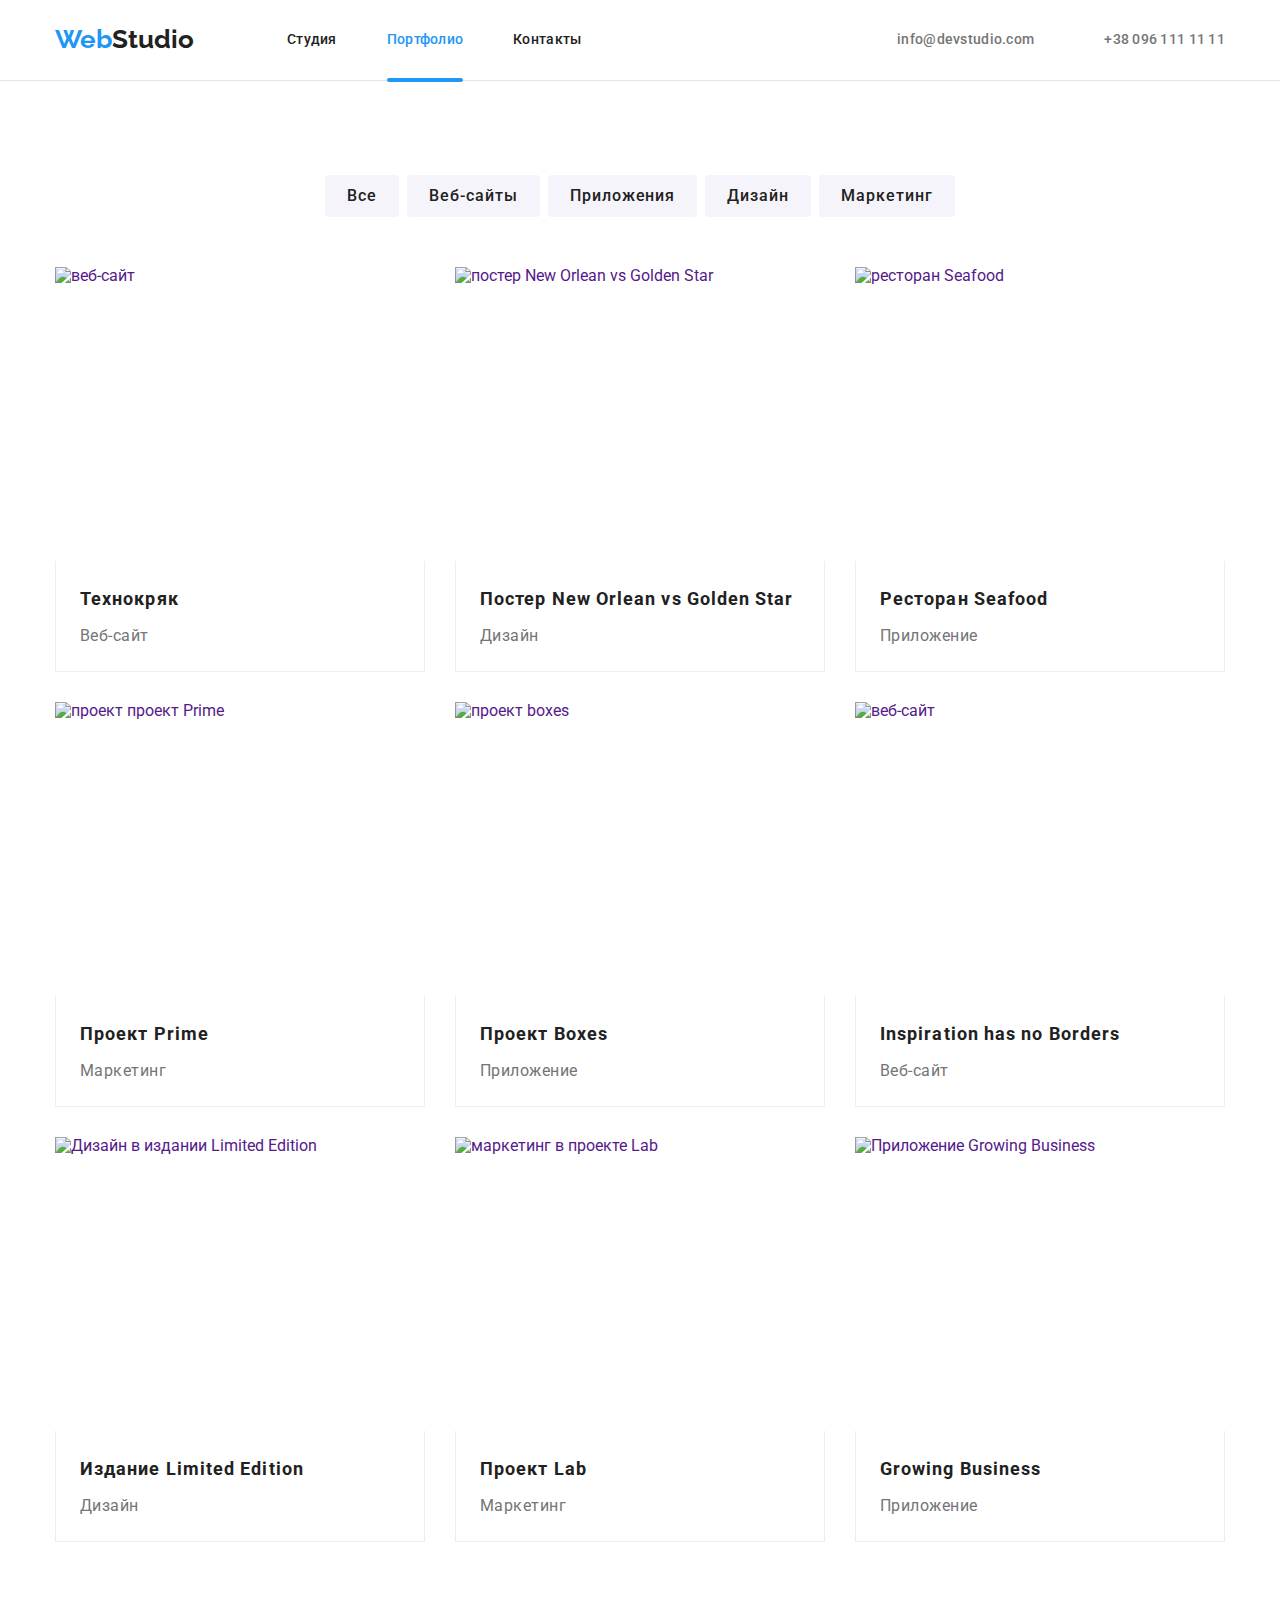
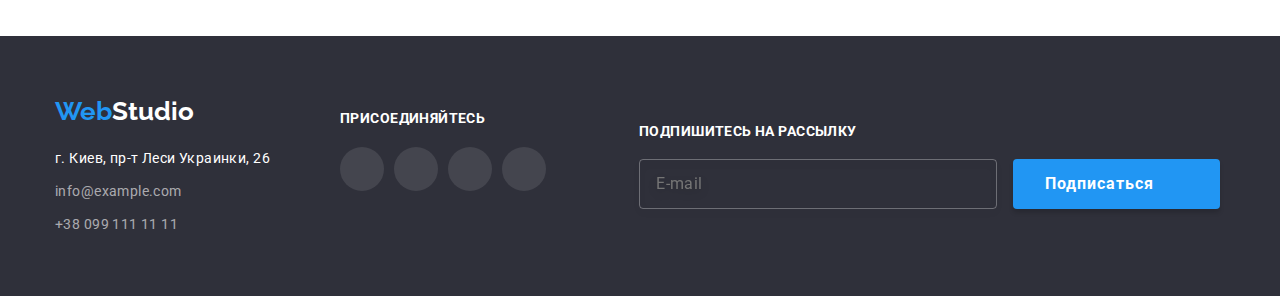
==== portfolio.html @ 9f27f042 "Add files via upload" ====
<!DOCTYPE html>
<html lang="ru">
  <head>
    <meta charset="UTF-8" />
    <meta http-equiv="X-UA-Compatible" content="IE=edge" />
    <meta name="viewport" content="width=device-width, initial-scale=1.0" />
    <title>Portfolio</title>
    <link
      rel="stylesheet"
      href="https://cdnjs.cloudflare.com/ajax/libs/modern-normalize/1.1.0/modern-normalize.min.css"
    />
    <link rel="stylesheet" href="./css/main.min.css" />
    <link
      href="https://fonts.googleapis.com/css2?family=Raleway:wght@700&family=Roboto:wght@400;500;700;900&display=swap"
      rel="stylesheet"
    />
  </head>
  <body>
    <header class="header">
      <div class="container">
        <nav class="header-line">
          <a href="./index.html" class="logo-color"
            >Web<span class="header-logo">Studio</span></a
          >

          <ul class="site-nav list">
            <li class="site-nav__item">
              <a class="site-nav__link" href="./index.html">Студия</a>
            </li>
            <li class="site-nav__item">
              <a class="site-nav__link current" href="">Портфолио</a>
            </li>
            <li class="site-nav__item">
              <a class="site-nav__link" href="">Контакты</a>
            </li>
          </ul>
        </nav>

        <ul class="contacts list">
          <li class="contacts__item">
            <a href="mailto:info@devstudio.com" class="contacts__link"
              ><svg class="contacts__icon" width="16" height="12">
                <use href="./images/icons.svg#icon-envelope"></use></svg
              >info@devstudio.com</a
            >
          </li>
          <li class="contacts__item">
            <a href="tel:+380961111111" class="contacts__link"
              ><svg class="contacts__icon" width="10" height="16">
                <use href="./images/icons.svg#icon-Vector"></use>
              </svg>
              +38 096 111 11 11</a
            >
          </li>
        </ul>
      </div>
    </header>

    <main>
      <section class="main-container">
        <div class="container">
          <ul class="buttons__list list">
            <li class="btn">
              <button type="button" class="btn__portfolio">Все</button>
            </li>
            <li class="btn">
              <button type="button" class="btn__portfolio">Веб-сайты</button>
            </li>
            <li class="btn">
              <button type="button" class="btn__portfolio">Приложения</button>
            </li>
            <li class="btn">
              <button type="button" class="btn__portfolio">Дизайн</button>
            </li>
            <li class="btn">
              <button type="button" class="btn__portfolio">Маркетинг</button>
            </li>
          </ul>
          <ul class="projects list">
            <li class="projects__item">
              <a href="" class="projects__link">
                <div class="projects__wrapper">
                  <img
                    src="./images/технокряк.jpg"
                    alt="веб-сайт"
                    width="370"
                    height="294"
                  />
                  <p class="card__description">
                    Технокряк это современная площадка распространения
                    коронавируса. Компании используют эту платформу для
                    цифрового шпионажа и атак на защищённые сервера конкурентов.
                  </p>
                </div>
                <div class="card-set">
                  <h3 class="card-set__item">Технокряк</h3>
                  <p class="card-set__text">Веб-сайт</p>
                </div>
              </a>
            </li>
            <li class="projects__item">
              <a href="" class="projects__link">
                <div class="projects__wrapper">
                  <img
                    src="./images/постер.jpg"
                    alt="постер New Orlean vs Golden Star"
                    width="370"
                    height="294"
                  />
                  <p class="card__description">
                    Технокряк это современная площадка распространения
                    коронавируса. Компании используют эту платформу для
                    цифрового шпионажа и атак на защищённые сервера конкурентов.
                  </p>
                </div>
                <div class="card-set">
                  <h3 class="card-set__item">
                    Постер New Orlean vs Golden Star
                  </h3>
                  <p class="card-set__text">Дизайн</p>
                </div>
              </a>
            </li>
            <li class="projects__item">
              <a href="" class="projects__link">
                <div class="projects__wrapper">
                  <img
                    src="./images/ресторан.jpg"
                    alt="ресторан Seafood"
                    width="370"
                    height="294"
                  />
                  <p class="card__description">
                    Технокряк это современная площадка распространения
                    коронавируса. Компании используют эту платформу для
                    цифрового шпионажа и атак на защищённые сервера конкурентов.
                  </p>
                </div>
                <div class="card-set">
                  <h3 class="card-set__item">Ресторан Seafood</h3>
                  <p class="card-set__text">Приложение</p>
                </div>
              </a>
            </li>
            <li class="projects__item">
              <a href="" class="projects__link">
                <div class="projects__wrapper">
                  <img
                    src="./images/проект_prime.jpg"
                    alt="проект проект Prime"
                    width="370"
                    height="294"
                  />
                  <p class="card__description">
                    Технокряк это современная площадка распространения
                    коронавируса. Компании используют эту платформу для
                    цифрового шпионажа и атак на защищённые сервера конкурентов.
                  </p>
                </div>
                <div class="card-set">
                  <h3 class="card-set__item">Проект Prime</h3>
                  <p class="card-set__text">Маркетинг</p>
                </div>
              </a>
            </li>
            <li class="projects__item">
              <a href="" class="projects__link">
                <div class="projects__wrapper">
                  <img
                    src="./images/проект_boxes.jpg"
                    alt="проект boxes"
                    width="370"
                    height="294"
                  />
                  <p class="card__description">
                    Технокряк это современная площадка распространения
                    коронавируса. Компании используют эту платформу для
                    цифрового шпионажа и атак на защищённые сервера конкурентов.
                  </p>
                </div>
                <div class="card-set">
                  <h3 class="card-set__item">Проект Boxes</h3>
                  <p class="card-set__text">Приложение</p>
                </div>
              </a>
            </li>
            <li class="projects__item">
              <a href="" class="projects__link">
                <div class="projects__wrapper">
                  <img
                    src="./images/inspiration.jpg"
                    alt="веб-сайт"
                    width="370"
                    height="294"
                  />
                  <p class="card__description">
                    Технокряк это современная площадка распространения
                    коронавируса. Компании используют эту платформу для
                    цифрового шпионажа и атак на защищённые сервера конкурентов.
                  </p>
                </div>
              </a>
              <div class="card-set">
                <h3 class="card-set__item">Inspiration has no Borders</h3>
                <p class="card-set__text">Веб-сайт</p>
              </div>
            </li>
            <li class="projects__item">
              <a href="" class="projects__link">
                <div class="projects__wrapper">
                  <img
                    src="./images/издание.jpg"
                    alt="Дизайн в издании Limited Edition"
                    width="370"
                    height="294"
                  />
                  <p class="card__description">
                    Технокряк это современная площадка распространения
                    коронавируса. Компании используют эту платформу для
                    цифрового шпионажа и атак на защищённые сервера конкурентов.
                  </p>
                </div>
                <div class="card-set">
                  <h3 class="card-set__item">Издание Limited Edition</h3>
                  <p class="card-set__text">Дизайн</p>
                </div>
              </a>
            </li>
            <li class="projects__item">
              <a href="" class="projects__link">
                <div class="projects__wrapper">
                  <img
                    src="./images/проект_lab.jpg"
                    alt="маркетинг в проекте Lab"
                    width="370"
                    height="294"
                  />
                  <p class="card__description">
                    Технокряк это современная площадка распространения
                    коронавируса. Компании используют эту платформу для
                    цифрового шпионажа и атак на защищённые сервера конкурентов.
                  </p>
                </div>
                <div class="card-set">
                  <h3 class="card-set__item">Проект Lab</h3>
                  <p class="card-set__text">Маркетинг</p>
                </div>
              </a>
            </li>
            <li class="projects__item">
              <a href="" class="projects__link">
                <div class="projects__wrapper">
                  <img
                    src="./images/growing.jpg"
                    alt="Приложение Growing Business"
                    width="370"
                    height="294"
                  />
                  <p class="card__description">
                    Технокряк это современная площадка распространения
                    коронавируса. Компании используют эту платформу для
                    цифрового шпионажа и атак на защищённые сервера конкурентов.
                  </p>
                </div>
                <div class="card-set">
                  <h3 class="card-set__item">Growing Business</h3>
                  <p class="card-set__text">Приложение</p>
                </div>
              </a>
            </li>
          </ul>
        </div>
      </section>
    </main>

    <footer>
      <div class="container-footer container">
        <div class="footer__adress-wrapper">
          <a href="./index.html" class="footer__logo"
            >Web<span class="footer__logo-color">Studio</span></a
          >
          <address>
            <ul class="adress__list list">
              <li class="adress__el">
                <a class="adress__link link" href=""
                  >г. Киев, пр-т Леси Украинки, 26</a
                >
              </li>
              <li class="adress__el">
                <a
                  class="adress__contacts-link link"
                  href="mailto:info@example.com"
                  >info@example.com</a
                >
              </li>
              <li class="adress__el">
                <a class="adress__contacts-link" href="tel:+380991111111"
                  >+38 099 111 11 11</a
                >
              </li>
            </ul>
          </address>
        </div>
        <div class="footer-flex">
          <div class="footer__social-wrapper">
            <p class="footer__social-title">присоединяйтесь</p>
            <ul class="team__social-list list">
              <li class="team__social-list-el">
                <a
                  href="https://www.instagram.com/?hl=ru"
                  class="footer__social-link"
                >
                  <svg class="footer__social-icon">
                    <use href="./images/icons.svg#icon-instagram-2"></use>
                  </svg>
                </a>
              </li>
              <li class="team__social-list-el">
                <a
                  href="https://www.twitter.com/?hl=ru"
                  class="footer__social-link"
                >
                  <svg class="footer__social-icon">
                    <use href="./images/icons.svg#icon-p"></use>
                  </svg>
                </a>
              </li>
              <li class="team__social-list-el">
                <a
                  href="https://www.facebook.com/?hl=ru"
                  class="footer__social-link"
                >
                  <svg class="footer__social-icon">
                    <use href="./images/icons.svg#icon-facebook-1"></use>
                  </svg>
                </a>
              </li>
              <li class="team__social-list-el">
                <a
                  href="https://www.linkedin.com/?hl=ru"
                  class="footer__social-link"
                >
                  <svg class="footer__social-icon">
                    <use href="./images/icons.svg#icon-linkedin-1"></use>
                  </svg>
                </a>
              </li>
            </ul>
          </div>
        </div>
        <div class="email-holder">
          <p class="email-holder__title">Подпишитесь на рассылку</p>
          <form>
            <label for="email"></label>
            <input
              class="email-holder__text"
              type="email"
              name="email"
              id="email"
              placeholder="E-mail"
            />
            <button type="submit" class="hero__btn footer__btn">
              Подписаться
              <svg class="icon-send" width="24" height="24">
                <use href="./images/icons.svg#icon-icon-send"></use>
              </svg>
            </button>
          </form>
        </div>
      </div>
    </footer>
  </body>
</html>
---- css/main.min.css ----
body{background-color:#ffffff;color:var(--primary-text-color);font-family:Roboto, sans-serif}*{box-sizing:border-box}img{display:block;min-width:100%;height:auto}.list{list-style:none}p,h1,h2,h3,h4,h5,h6{margin-top:0;margin-bottom:0}ul{margin:0;padding-left:0}a{text-decoration:none}.container{width:1200px;padding:0 15px;margin:0 auto}:root{--primary-text-color: #212121;--secondary-text-color: #757575;--white-color: #ffffff;--accent-color: #2196f3;--bord-color: #2f303a;--bg-color-team: #f5f4fa;--footer-color: rgba(255, 255, 255, 0.6);--footer-social: rgba(255, 255, 255, 0.1)}.visually-hidden{position:absolute;width:1px;height:1px;margin:-1px;border:0;padding:0;white-space:nowrap;clip-path:inset(100%);clip:rect(0 0 0 0);overflow:hidden}.hero{background-color:var(--bord-color);padding:200px 0;margin:0 auto;max-width:1600px;text-align:center;align-items:center;background-image:linear-gradient(to right, rgba(47,48,58,0.4), rgba(47,48,58,0.4)),url(../images/Img-min.jpg);background-position:center;background-size:cover;background-repeat:no-repeat}.hero__title{margin:0 auto 30px auto;width:696px;height:120;font-weight:900;font-size:44px;line-height:1.36;text-align:center;letter-spacing:0.06em;text-transform:uppercase;color:var(--white-color)}button{font-family:Roboto, sans-serif;font-weight:bold;font-size:16px;line-height:1.87;align-items:center;text-align:center;letter-spacing:0.06em;color:#ffffff;background-color:var(--accent-color);cursor:pointer;border-radius:4px;box-shadow:0px 4px 4px rgba(0,0,0,0.15)}button:hover,button:focus{background-color:var(--accent-color)}.hero__btn{padding:10px 32px;text-align:center;display:block;margin-left:auto;margin-right:auto;border:none;justify-content:center}@keyframes rotateY{0%{transform:perspective(400px) rotateY(60deg)}100%{transform:perspective(400px) rotateY(-60deg)}}.header{padding:24px 0 25px;border-bottom:1px solid #e5e5e5}.header .container{display:flex;justify-content:space-between;align-items:center}.header-logo{display:block;font-family:Raleway, sans-serif;font-weight:700;font-size:26px;line-height:1.2;color:var(--primary-text-color)}.logo-color{font-family:Raleway, sans-serif;font-weight:700;font-size:26px;line-height:1.2;color:var(--accent-color);display:flex;margin-right:93px;animation:rotateY 3000ms infinite alternate backwards ease-in-out 1000ms}.header-line{display:flex;align-content:center;align-items:center}.site-nav{display:flex}.site-nav__item:not(:last-child){margin-right:50px}.site-nav__link{font-weight:500;font-size:14px;line-height:1.14;letter-spacing:0.02em;color:var(--primary-text-color);display:block;text-decoration:none;transition-property:color;transition-duration:250ms;transition-timing-function:cubic-bezier(0.4, 0, 0.2, 1)}.site-nav__link:hover,.site-nav__link:focus{color:var(--accent-color)}.site-nav__link.current{position:relative;color:var(--accent-color)}.site-nav__link.current:after{content:"";position:absolute;left:0;bottom:-34px;width:100%;height:4px;background-color:var(--accent-color);border-radius:2px}.contacts{display:flex;align-items:center}.contacts__item{align-items:center}.site-contacts__link{align-items:center}.contacts__item:not(:last-child){margin-right:50px}.contacts .contacts__link{font-weight:500;font-size:14px;line-height:1.14;letter-spacing:0.02em;color:var(--secondary-text-color);display:flex;align-content:center;transition-duration:250ms;transition-timing-function:cubic-bezier(0.4, 0, 0.2, 1)}.contacts__link:hover,.contacts__link:focus{color:var(--accent-color)}.contacts__link:hover .contacts__icon,.contacts__link:focus .contacts__icon{fill:var(--accent-color)}.contacts__link:hover .contacts__icon,.contacts__link:focus .contacts__icon{fill:var(--accent-color)}.contacts__icon{margin-right:10px;fill:var(--secondary-text-color)}.features{padding-top:94px;padding-bottom:94px;outline-style:solid 2px green}.features__list{display:flex;padding-bottom:0px;padding-top:0px}.features .features__el:not(:last-child){margin-right:30px}.features__icon-box{border-radius:4px;display:flex;justify-content:center;align-items:center;width:270px;height:120px;margin-bottom:30px;background-color:#f5f4fa}.features__icon{width:70px;height:70px}.features__title{margin-top:0;margin-bottom:10px;font-weight:700;font-size:14px;line-height:1.14;letter-spacing:0.03em;color:var(--primary-text-color);text-transform:uppercase}.features__text{font-weight:normal;width:270px;font-size:14px;line-height:1.71em;letter-spacing:0.03em;color:var(--secondary-text-color);margin-top:0;margin-bottom:0}.work{padding-bottom:94px}.work__list{display:flex}.work__el{align-items:center;position:relative}.work__title{font-weight:700;font-size:36px;line-height:1.16em;text-align:center;letter-spacing:0.03em;color:var(--primary-text-color);margin-bottom:50px}.work .work__el:not(:last-child){margin-right:30px}.work__el .work__text{position:absolute;display:flex;font-weight:700;font-size:14px;line-height:1.143;letter-spacing:0.03em;text-transform:uppercase;width:100%;height:70px;bottom:0;left:0;justify-content:center;align-items:center;color:var(--white-color);background:rgba(47,48,58,0.8)}.team{background-color:var(--bg-color-team);padding-top:94px;padding-bottom:94px}.team__list{display:flex}.team__title{font-weight:700;font-size:36px;line-height:1.16;text-align:center;letter-spacing:0.03em;color:var(--primary-text-color);margin-bottom:50px}.team .team__el:not(:last-child){margin-right:30px}.team__el{background-color:var(--white-color);width:270px;min-height:368px;box-shadow:0px 1px 3px rgba(0,0,0,0.12),0px 1px 1px rgba(0,0,0,0.14),0px 2px 1px rgba(0,0,0,0.2);border-radius:0px 0px 4px 4px}.team__name{font-weight:500;font-size:16px;line-height:1.18;letter-spacing:0.03em;text-align:center;color:var(--primary-text-color);margin-top:30px;margin-bottom:10px}.team__profession{font-weight:400;font-weight:normal;font-size:16px;line-height:1.18;letter-spacing:0.03em;text-align:center;color:var(--secondary-text-color);margin-bottom:15px}.team__social-list{display:flex;align-items:center;justify-content:center;list-style:none}.team__social-link{display:flex;margin-bottom:30px;width:44px;height:44px;background-color:var(--white-color);text-decoration:none;border-radius:50%;justify-content:center;align-items:center;transition-property:background-color;transition-duration:250ms;transition-timing-function:cubic-bezier(0.4, 0, 0.2, 1)}.team__social-link:hover,.team__social-link:focus,.team__social-link:hover .team__social-icon,.team__social-link:focus .team__social-icon{fill:var(--white-color);background-color:var(--accent-color)}.team__social-list-el:not(:last-child){margin-right:10px}.team__social-icon{width:20px;height:20px;fill:#afb1b8;transition-property:color;transition-duration:250ms;transition-timing-function:cubic-bezier(0.4, 0, 0.2, 1)}.clients{padding-top:94px;padding-bottom:94px}.clients__list{list-style:none;text-decoration:none;display:flex;flex-wrap:wrap;margin-top:-30px;margin-left:-30px}.clients__list .clients__el{display:flex;flex-basis:calc((100% - 180px) / 6);margin-top:30px;margin-left:30px}.clients__el{display:inline-block;margin-left:20px}.clients__link{display:flex;justify-content:center;align-items:center;width:170px;height:92px;border:1px solid #afb1b8;border-radius:4px;transition-duration:250ms;transition-timing-function:cubic-bezier(0.4, 0, 0.2, 1)}.clients__link:focus,.clients__link:hover{border:1px solid var(--accent-color);background-color:var(--white-color)}.clients__icon{fill:#afb1b8;width:106px;height:60px}.clients__link:focus .clients__icon,.clients__link:hover .clients__icon{fill:var(--accent-color)}.clients__title{font-weight:700;font-size:36px;line-height:1.16em;text-align:center;letter-spacing:0.03em;color:var(--primary-text-color);margin-bottom:50px}footer{padding-top:60px;padding-bottom:60px;background-color:var(--bord-color)}.footer__adress-wrapper{margin-right:70px}.container-footer{display:flex;align-items:center}.footer__logo{font-family:Raleway, sans-serif;font-weight:700;font-size:26px;line-height:1.2;color:var(--accent-color);display:inline-block;margin-top:0;padding-top:auto;margin-bottom:20px;padding-right:auto}.footer__logo-color{font-weight:bold;color:var(--white-color)}.adress__list{margin:0px}.adress__link{font-style:normal;font-weight:normal;font-size:14px;line-height:1.7;letter-spacing:0.03em;color:var(--white-color);display:block;margin:0}.adress__el:not(:last-child){margin:0 0 9px}.adress__contacts-link{display:block;font-style:normal;font-weight:400;font-size:14px;line-height:1.7em;letter-spacing:0.03em;color:var(--footer-color);text-decoration:none;margin:0}.adress__contacts-link:focus,.adress__contacts-link:hover{color:var(--accent-color)}.footer-flex{display:flex}.footer__social-wrapper{margin-right:93px}.footer__social-wrapper .team__social-list{display:flex}.footer__social-title{font-weight:700;font-size:14px;line-height:1.14;letter-spacing:0.03em;text-transform:uppercase;color:var(--white-color);margin-bottom:20px;margin-top:auto}.footer__social-link{display:flex;margin-bottom:30px;width:44px;height:44px;background-color:var(--footer-social);text-decoration:none;border-radius:50%;justify-content:center;align-items:center;transition-duration:250ms;transition-timing-function:cubic-bezier(0.4, 0, 0.2, 1)}.footer__social-link:focus,.team__social-list-el:hover .footer__social-link,.team__social-list-el:focus .footer__social-link{background-color:var(--accent-color)}.footer__social-icon{width:20px;height:20px}.footer__social-link .footer__social-icon{fill:var(--white-color)}.email-holder__title{font-weight:bold;font-size:14px;line-height:1.143;letter-spacing:0.03em;text-transform:uppercase;margin-bottom:20px;color:var(--white-color)}.email-holder__text{width:358px;height:50px;padding:15px 16px;margin-right:12px;font-weight:normal;font-size:16px;line-height:1.25;letter-spacing:0.03em;border:1px solid rgba(255,255,255,0.3);box-sizing:border-box;filter:drop-shadow(0px 4px 4px rgba(0,0,0,0.15));border-radius:4px;background-color:transparent;color:var(--white-color);transition-duration:250ms;transition-timing-function:cubic-bezier(0.4, 0, 0.2, 1)}.email-holder__text:focus{outline:none;border:1px solid var(--accent-color)}.icon-send{margin-left:10px;fill:var(--white-color)}.footer__btn{display:inline-flex;align-items:center}.portfolio{padding:94px 0}.buttons__list{display:flex;justify-content:center;margin-bottom:50px}.btn:hover,.btn:focus{box-shadow:0px 4px 4px rgba(0,0,0,0.25),0px 3px 1px rgba(0,0,0,0.01),0px 1px 2px rgba(0,0,0,0.08),0px 2px 2px rgba(0,0,0,0.12)}.main-container{padding-top:94px;padding-bottom:94px}.buttons__list .btn:not(:last-child){margin-right:8px}.btn__portfolio{font-weight:500;padding:6px 22px;border:0px;color:var(--primary-text-color);background-color:var(--bg-color-team);box-shadow:none;transition-duration:250ms;transition-timing-function:cubic-bezier(0.4, 0, 0.2, 1)}.btn__portfolio:hover,.btn__portfolio:focus{color:var(--white-color);background-color:var(--accent-color);box-shadow:0px 4px 4px rgba(0,0,0,0.15)}.projects{margin-left:auto;margin-right:auto;display:flex;flex-wrap:wrap;margin-right:-30px;margin-bottom:-30px}.projects__item{margin-right:30px;margin-bottom:30px;width:370px;flex-basis:calc((100% - 270px) / 9);transition-duration:250ms;transition-timing-function:cubic-bezier(0.4, 0, 0.2, 1)}.projects__item:focus,.projects__item:hover{box-shadow:0px 1px 1px rgba(0,0,0,0.12),0px 4px 4px rgba(0,0,0,0.06),1px 4px 6px rgba(0,0,0,0.16)}.projects__wrapper{position:relative;overflow:hidden}.card__description{display:flex;position:absolute;font-weight:400;width:100%;height:100%;font-size:18px;line-height:1.55;letter-spacing:0.03em;padding:63px 24px;top:0;left:0;overflow:auto;transform:translateY(100%);transition-duration:250ms;transition-timing-function:cubic-bezier(0.4, 0, 0.2, 1);color:#fff;background-color:rgba(33,150,243,0.9)}.projects__item:hover .card__description,.projects__item:focus .card__description{transform:translateY(0)}.card-set{padding:20px 24px;border:1px solid #eeeeee;border-top:0}.card-set__item{margin-top:0;margin-bottom:0;font-weight:700;font-size:18px;line-height:2;letter-spacing:0.06em;color:var(--primary-text-color)}.card-set__text{margin-top:4px;margin-bottom:0;font-weight:400;font-size:16px;line-height:1.87em;letter-spacing:0.03em;color:var(--secondary-text-color)}.backdrop{position:fixed;left:0;top:0;width:100%;height:100%;background:rgba(0,0,0,0.2);transition:opacity 250ms cubic-bezier(0.4, 0, 0.2, 1),visibility 250ms cubic-bezier(0.4, 0, 0.2, 1)}.modal-window{position:absolute;left:50%;top:50%;transform:translate(-50%, -50%);min-height:581px;width:528px;background:var(--white-color);box-shadow:0px 1px 3px rgba(0,0,0,0.12),0px 1px 1px rgba(0,0,0,0.14),0px 2px 1px rgba(0,0,0,0.2);border-radius:4px;padding:40px}.close-button{display:flex;position:absolute;top:8px;right:8px;padding:0;width:30px;height:30px;background-color:var(--white-color);border:1px solid rgba(0,0,0,0.1);box-sizing:border-box;border-radius:50%;cursor:pointer;justify-content:center;align-items:center;box-shadow:none}.close-button:focus,.close-button:hover{fill:var(--accent-color)}.is-hidden{opacity:0;pointer-events:none;visibility:hidden}.form__contacts{display:flex;flex-direction:column}.form__text{font-weight:bold;font-size:20px;line-height:1.15;letter-spacing:0.03em;margin-bottom:12px;text-align:center;color:var(--primary-text-color)}.form__label{margin-bottom:10px;font-weight:400;font-size:12px;line-height:1.16;letter-spacing:0.01em;color:var(--secondary-text-color)}.form__wrapper{position:relative;display:block;margin-top:4px}.form__input{padding-left:40px;width:100%;height:40px;border:1px solid rgba(33,33,33,0.2);box-sizing:border-box;border-radius:4px}.form__input:focus{outline:none;border:1px solid var(--accent-color)}.form__icon{position:absolute;left:12px;top:50%;transform:translateY(-50%);transition-duration:250ms;transition-timing-function:cubic-bezier(0.4, 0, 0.2, 1)}.form__input:focus+.form__icon{fill:var(--accent-color)}.form__label-comment{margin-bottom:20px;font-size:12px;line-height:1.17;letter-spacing:0.01em;color:var(--secondary-text-color)}.form__comment{font-family:"Roboto" sans-serif;font-style:normal;height:120px;width:100%;line-height:1.16;letter-spacing:0.01em;padding:12px 16px;margin-top:4px;border:1px solid rgba(33,33,33,0.2);box-sizing:border-box;border-radius:4px;transition-property:border-color;transition-duration:250ms;transition-timing-function:cubic-bezier(0.4, 0, 0.2, 1);resize:none}.form__comment:focus{outline:none;border:1px solid var(--accent-color)}.form__comment:focus::placeholder{font-style:normal;font-weight:400;font-size:14px;line-height:1.14;letter-spacing:0.01em;color:rgba(117,117,117,0.5)}.form__checkbox{display:flex;margin-bottom:30px;text-align:center;align-items:center;cursor:pointer;justify-content:center}.checkbox__wrapper-icon{position:relative;display:flex;justify-content:center;align-items:center;width:16px;height:15px;border-radius:2px;margin-right:7px;transition-property:background-color;transition-duration:250ms;transition-timing-function:cubic-bezier(0.4, 0, 0.2, 1)}.checkbox__icon{position:absolute;position:50% 50%;border:2px solid var(--primary-text-color);border-radius:2px;margin-right:5px;display:flex;align-items:center;justify-content:center;transition-property:background-color;transition-duration:250ms;transition-timing-function:cubic-bezier(0.4, 0, 0.2, 1)}.checkbox__policy:checked ~ .checkbox__icon{border:transparent;background-color:var(--accent-color)}.policy-agree{font-weight:400;font-size:14px;line-height:1.71;letter-spacing:0.03em;color:var(--secondary-text-color)}.policy-agree__link{font-weight:400;font-size:14px;line-height:1.71;letter-spacing:0.03em;margin-left:5px;color:var(--accent-color)}.send-btn{font-family:"Roboto", sans-serif;font-weight:700;font-size:16px;line-height:1.87;letter-spacing:0.06em;border-radius:4px;padding:10px 55px;background-color:var(--accent-color);border:0;cursor:pointer;color:var(--white-color);align-items:center;box-shadow:0px 4px 4px rgba(0,0,0,0.15);transition-property:background-color;transition-duration:250ms;transition-timing-function:cubic-bezier(0.4, 0, 0.2, 1);margin:auto}.send-btn:hover,.send-btn:focus{background-color:#188ce8}
/*# sourceMappingURL=main.min.css.map */
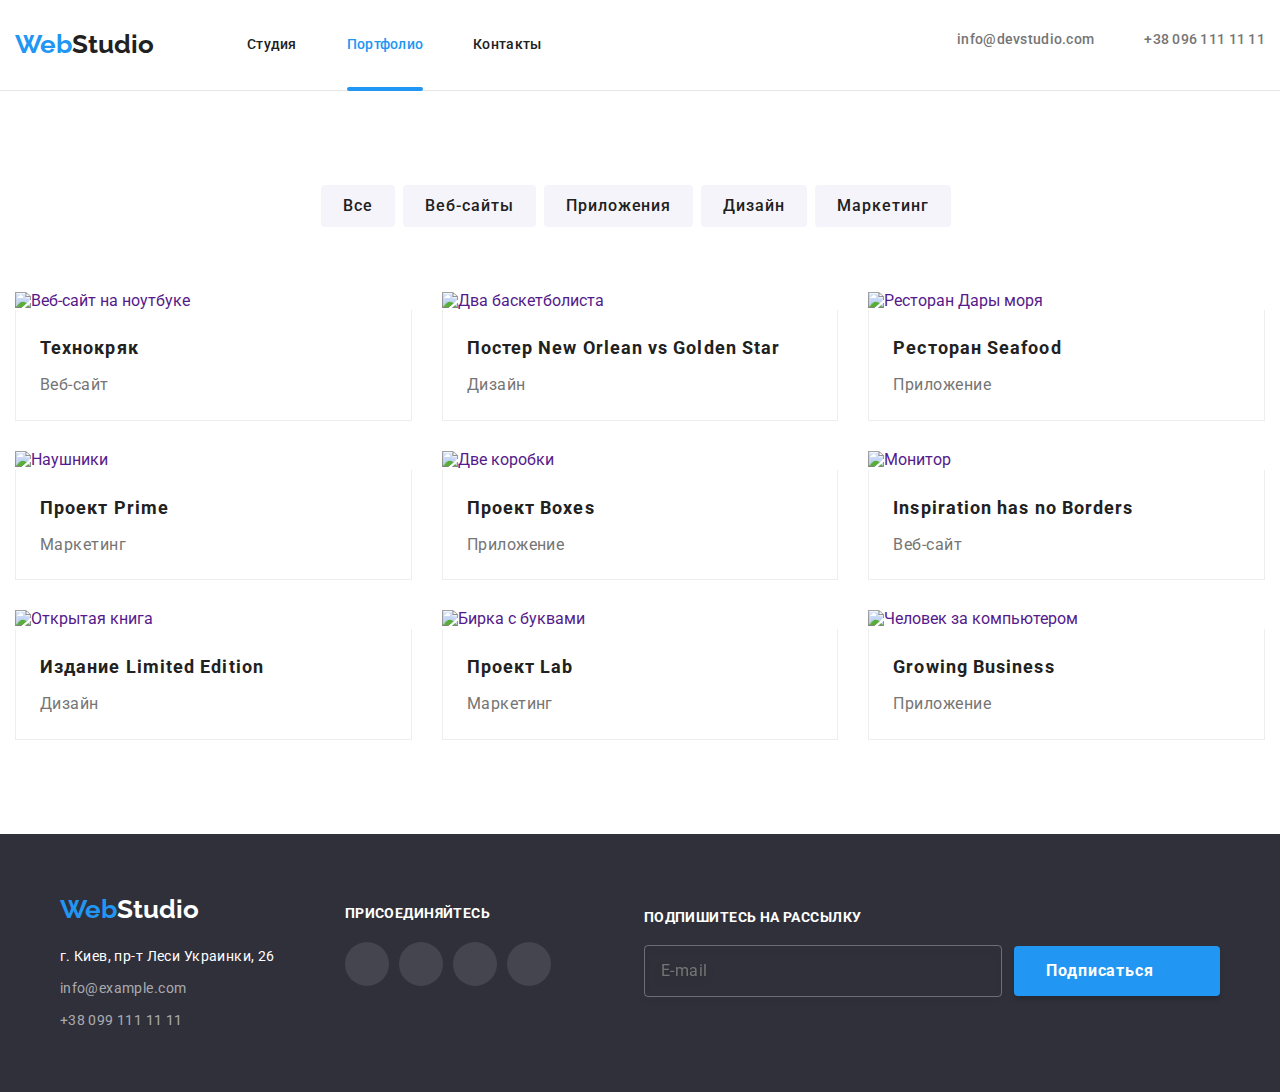
==== commit 20c2066b: "adaptive portfolio page" ====
--- a/portfolio.html
+++ b/portfolio.html
@@ -9,11 +9,12 @@
       rel="stylesheet"
       href="https://cdnjs.cloudflare.com/ajax/libs/modern-normalize/1.1.0/modern-normalize.min.css"
     />
-    <link rel="stylesheet" href="./css/main.min.css" />
+
     <link
       href="https://fonts.googleapis.com/css2?family=Raleway:wght@700&family=Roboto:wght@400;500;700;900&display=swap"
       rel="stylesheet"
     />
+    <link rel="stylesheet" href="./css/main.min.css" />
   </head>
   <body>
     <header class="header">
@@ -80,12 +81,54 @@
             <li class="projects__item">
               <a href="" class="projects__link">
                 <div class="projects__wrapper">
-                  <img
-                    src="./images/технокряк.jpg"
-                    alt="веб-сайт"
-                    width="370"
-                    height="294"
-                  />
+                  <picture>
+                    <source
+                      srcset="
+                        ./images/desktop/portfolio1.webp    1x,
+                        ./images/desktop/portfolio1@2x.webp 2x
+                      "
+                      media="(min-width:1200px)"
+                      type="image/web"
+                    />
+                    <source
+                      srcset="
+                        ./images/desktop/portfolio1.jpg    1x,
+                        ./images/desktop/portfolio1@2x.jpg 2x
+                      "
+                      media="(min-width:1200px)"
+                    />
+                    <source
+                      srcset="
+                        ./images/tablet/portfolio1.webp    1x,
+                        ./images/tablet/portfolio1@2x.webp 2x
+                      "
+                      media="(min-width:768px)"
+                      type="image/web"
+                    />
+                    <source
+                      srcset="
+                        ./images/tablet/portfolio1.jpg    1x,
+                        ./images/tablet/portfolio1@2x.jpg 2x
+                      "
+                      media="(min-width:768px)"
+                    />
+                    <source
+                      srcset="
+                        ./images/mobile/portfolio1.webp 1x,
+                        ./images/mobile/portfolio1.webp 2x
+                      "
+                      media="(min-width:280px)"
+                      type="image/web"
+                    />
+                    <source
+                      srcset="
+                        ./images/mobile/portfolio1.jpg    1x,
+                        ./images/mobile/portfolio1@2x.jpg 2x
+                      "
+                      media="(min-width:280px)"
+                    />
+                    <img src="#" alt="Веб-сайт на ноутбуке" />
+                  </picture>
                   <p class="card__description">
                     Технокряк это современная площадка распространения
                     коронавируса. Компании используют эту платформу для
@@ -101,12 +144,54 @@
             <li class="projects__item">
               <a href="" class="projects__link">
                 <div class="projects__wrapper">
-                  <img
-                    src="./images/постер.jpg"
-                    alt="постер New Orlean vs Golden Star"
-                    width="370"
-                    height="294"
-                  />
+                  <picture>
+                    <source
+                      srcset="
+                        ./images/desktop/portfolio2.webp    1x,
+                        ./images/desktop/portfolio2@2x.webp 2x
+                      "
+                      media="(min-width:1200px)"
+                      type="image/web"
+                    />
+                    <source
+                      srcset="
+                        ./images/desktop/portfolio2.jpg    1x,
+                        ./images/desktop/portfolio2@2x.jpg 2x
+                      "
+                      media="(min-width:1200px)"
+                    />
+                    <source
+                      srcset="
+                        ./images/tablet/portfolio2.webp    1x,
+                        ./images/tablet/portfolio2@2x.webp 2x
+                      "
+                      media="(min-width:768px)"
+                      type="image/web"
+                    />
+                    <source
+                      srcset="
+                        ./images/tablet/portfolio2.jpg    1x,
+                        ./images/tablet/portfolio2@2x.jpg 2x
+                      "
+                      media="(min-width:768px)"
+                    />
+                    <source
+                      srcset="
+                        ./images/mobile/portfolio2.webp 1x,
+                        ./images/mobile/portfolio2.webp 2x
+                      "
+                      media="(min-width:280px)"
+                      type="image/web"
+                    />
+                    <source
+                      srcset="
+                        ./images/mobile/portfolio2.jpg    1x,
+                        ./images/mobile/portfolio2@2x.jpg 2x
+                      "
+                      media="(min-width:280px)"
+                    />
+                    <img src="#" alt="Два баскетболиста" />
+                  </picture>
                   <p class="card__description">
                     Технокряк это современная площадка распространения
                     коронавируса. Компании используют эту платформу для
@@ -124,12 +209,54 @@
             <li class="projects__item">
               <a href="" class="projects__link">
                 <div class="projects__wrapper">
-                  <img
-                    src="./images/ресторан.jpg"
-                    alt="ресторан Seafood"
-                    width="370"
-                    height="294"
-                  />
+                  <picture>
+                    <source
+                      srcset="
+                        ./images/desktop/portfolio3.webp    1x,
+                        ./images/desktop/portfolio3@2x.webp 2x
+                      "
+                      media="(min-width:1200px)"
+                      type="image/web"
+                    />
+                    <source
+                      srcset="
+                        ./images/desktop/portfolio3.jpg    1x,
+                        ./images/desktop/portfolio3@2x.jpg 2x
+                      "
+                      media="(min-width:1200px)"
+                    />
+                    <source
+                      srcset="
+                        ./images/tablet/portfolio3.webp    1x,
+                        ./images/tablet/portfolio3@2x.webp 2x
+                      "
+                      media="(min-width:768px)"
+                      type="image/web"
+                    />
+                    <source
+                      srcset="
+                        ./images/tablet/portfolio3.jpg    1x,
+                        ./images/tablet/portfolio3@2x.jpg 2x
+                      "
+                      media="(min-width:768px)"
+                    />
+                    <source
+                      srcset="
+                        ./images/mobile/portfolio3.webp 1x,
+                        ./images/mobile/portfolio3.webp 2x
+                      "
+                      media="(min-width:280px)"
+                      type="image/web"
+                    />
+                    <source
+                      srcset="
+                        ./images/mobile/portfolio3.jpg    1x,
+                        ./images/mobile/portfolio3@2x.jpg 2x
+                      "
+                      media="(min-width:280px)"
+                    />
+                    <img src="#" alt="Ресторан Дары моря" />
+                  </picture>
                   <p class="card__description">
                     Технокряк это современная площадка распространения
                     коронавируса. Компании используют эту платформу для
@@ -145,12 +272,54 @@
             <li class="projects__item">
               <a href="" class="projects__link">
                 <div class="projects__wrapper">
-                  <img
-                    src="./images/проект_prime.jpg"
-                    alt="проект проект Prime"
-                    width="370"
-                    height="294"
-                  />
+                  <picture>
+                    <source
+                      srcset="
+                        ./images/desktop/portfolio4.webp    1x,
+                        ./images/desktop/portfolio4@2x.webp 2x
+                      "
+                      media="(min-width:1200px)"
+                      type="image/web"
+                    />
+                    <source
+                      srcset="
+                        ./images/desktop/portfolio4.jpg    1x,
+                        ./images/desktop/portfolio4@2x.jpg 2x
+                      "
+                      media="(min-width:1200px)"
+                    />
+                    <source
+                      srcset="
+                        ./images/tablet/portfolio4.webp    1x,
+                        ./images/tablet/portfolio4@2x.webp 2x
+                      "
+                      media="(min-width:768px)"
+                      type="image/web"
+                    />
+                    <source
+                      srcset="
+                        ./images/tablet/portfolio4.jpg    1x,
+                        ./images/tablet/portfolio4@2x.jpg 2x
+                      "
+                      media="(min-width:768px)"
+                    />
+                    <source
+                      srcset="
+                        ./images/mobile/portfolio4.webp 1x,
+                        ./images/mobile/portfolio4.webp 2x
+                      "
+                      media="(min-width:280px)"
+                      type="image/web"
+                    />
+                    <source
+                      srcset="
+                        ./images/mobile/portfolio4.jpg    1x,
+                        ./images/mobile/portfolio4@2x.jpg 2x
+                      "
+                      media="(min-width:280px)"
+                    />
+                    <img src="#" alt="Наушники" />
+                  </picture>
                   <p class="card__description">
                     Технокряк это современная площадка распространения
                     коронавируса. Компании используют эту платформу для
@@ -166,12 +335,54 @@
             <li class="projects__item">
               <a href="" class="projects__link">
                 <div class="projects__wrapper">
-                  <img
-                    src="./images/проект_boxes.jpg"
-                    alt="проект boxes"
-                    width="370"
-                    height="294"
-                  />
+                  <picture>
+                    <source
+                      srcset="
+                        ./images/desktop/portfolio5.webp    1x,
+                        ./images/desktop/portfolio5@2x.webp 2x
+                      "
+                      media="(min-width:1200px)"
+                      type="image/web"
+                    />
+                    <source
+                      srcset="
+                        ./images/desktop/portfolio5.jpg    1x,
+                        ./images/desktop/portfolio5@2x.jpg 2x
+                      "
+                      media="(min-width:1200px)"
+                    />
+                    <source
+                      srcset="
+                        ./images/tablet/portfolio5.webp    1x,
+                        ./images/tablet/portfolio5@2x.webp 2x
+                      "
+                      media="(min-width:768px)"
+                      type="image/web"
+                    />
+                    <source
+                      srcset="
+                        ./images/tablet/portfolio5.jpg    1x,
+                        ./images/tablet/portfolio5@2x.jpg 2x
+                      "
+                      media="(min-width:768px)"
+                    />
+                    <source
+                      srcset="
+                        ./images/mobile/portfolio5.webp 1x,
+                        ./images/mobile/portfolio5.webp 2x
+                      "
+                      media="(min-width:280px)"
+                      type="image/web"
+                    />
+                    <source
+                      srcset="
+                        ./images/mobile/portfolio5.jpg    1x,
+                        ./images/mobile/portfolio5@2x.jpg 2x
+                      "
+                      media="(min-width:280px)"
+                    />
+                    <img src="#" alt="Две коробки" />
+                  </picture>
                   <p class="card__description">
                     Технокряк это современная площадка распространения
                     коронавируса. Компании используют эту платформу для
@@ -187,12 +398,54 @@
             <li class="projects__item">
               <a href="" class="projects__link">
                 <div class="projects__wrapper">
-                  <img
-                    src="./images/inspiration.jpg"
-                    alt="веб-сайт"
-                    width="370"
-                    height="294"
-                  />
+                  <picture>
+                    <source
+                      srcset="
+                        ./images/desktop/portfolio6.webp    1x,
+                        ./images/desktop/portfolio6@2x.webp 2x
+                      "
+                      media="(min-width:1200px)"
+                      type="image/web"
+                    />
+                    <source
+                      srcset="
+                        ./images/desktop/portfolio6.jpg    1x,
+                        ./images/desktop/portfolio6@2x.jpg 2x
+                      "
+                      media="(min-width:1200px)"
+                    />
+                    <source
+                      srcset="
+                        ./images/tablet/portfolio6.webp    1x,
+                        ./images/tablet/portfolio6@2x.webp 2x
+                      "
+                      media="(min-width:768px)"
+                      type="image/web"
+                    />
+                    <source
+                      srcset="
+                        ./images/tablet/portfolio6.jpg    1x,
+                        ./images/tablet/portfolio6@2x.jpg 2x
+                      "
+                      media="(min-width:768px)"
+                    />
+                    <source
+                      srcset="
+                        ./images/mobile/portfolio6.webp 1x,
+                        ./images/mobile/portfolio6.webp 2x
+                      "
+                      media="(min-width:280px)"
+                      type="image/web"
+                    />
+                    <source
+                      srcset="
+                        ./images/mobile/portfolio6.jpg    1x,
+                        ./images/mobile/portfolio6@2x.jpg 2x
+                      "
+                      media="(min-width:280px)"
+                    />
+                    <img src="#" alt="Монитор" />
+                  </picture>
                   <p class="card__description">
                     Технокряк это современная площадка распространения
                     коронавируса. Компании используют эту платформу для
@@ -208,12 +461,54 @@
             <li class="projects__item">
               <a href="" class="projects__link">
                 <div class="projects__wrapper">
-                  <img
-                    src="./images/издание.jpg"
-                    alt="Дизайн в издании Limited Edition"
-                    width="370"
-                    height="294"
-                  />
+                  <picture>
+                    <source
+                      srcset="
+                        ./images/desktop/portfolio7.webp    1x,
+                        ./images/desktop/portfolio7@2x.webp 2x
+                      "
+                      media="(min-width:1200px)"
+                      type="image/web"
+                    />
+                    <source
+                      srcset="
+                        ./images/desktop/portfolio7.jpg    1x,
+                        ./images/desktop/portfolio7@2x.jpg 2x
+                      "
+                      media="(min-width:1200px)"
+                    />
+                    <source
+                      srcset="
+                        ./images/tablet/portfolio7.webp    1x,
+                        ./images/tablet/portfolio7@2x.webp 2x
+                      "
+                      media="(min-width:768px)"
+                      type="image/web"
+                    />
+                    <source
+                      srcset="
+                        ./images/tablet/portfolio7.jpg    1x,
+                        ./images/tablet/portfolio7@2x.jpg 2x
+                      "
+                      media="(min-width:768px)"
+                    />
+                    <source
+                      srcset="
+                        ./images/mobile/portfolio7.webp 1x,
+                        ./images/mobile/portfolio7.webp 2x
+                      "
+                      media="(min-width:280px)"
+                      type="image/web"
+                    />
+                    <source
+                      srcset="
+                        ./images/mobile/portfolio7.jpg    1x,
+                        ./images/mobile/portfolio7@2x.jpg 2x
+                      "
+                      media="(min-width:280px)"
+                    />
+                    <img src="#" alt="Открытая книга" />
+                  </picture>
                   <p class="card__description">
                     Технокряк это современная площадка распространения
                     коронавируса. Компании используют эту платформу для
@@ -229,12 +524,55 @@
             <li class="projects__item">
               <a href="" class="projects__link">
                 <div class="projects__wrapper">
-                  <img
-                    src="./images/проект_lab.jpg"
-                    alt="маркетинг в проекте Lab"
-                    width="370"
-                    height="294"
-                  />
+                  <picture>
+                    <source
+                      srcset="
+                        ./images/desktop/portfolio8.webp    1x,
+                        ./images/desktop/portfolio8@2x.webp 2x
+                      "
+                      media="(min-width:1200px)"
+                      type="image/web"
+                    />
+                    <source
+                      srcset="
+                        ./images/desktop/portfolio8.jpg    1x,
+                        ./images/desktop/portfolio8@2x.jpg 2x
+                      "
+                      media="(min-width:1200px)"
+                    />
+                    <source
+                      srcset="
+                        ./images/tablet/portfolio8.webp    1x,
+                        ./images/tablet/portfolio8@2x.webp 2x
+                      "
+                      media="(min-width:768px)"
+                      type="image/web"
+                    />
+                    <source
+                      srcset="
+                        ./images/tablet/portfolio8.jpg    1x,
+                        ./images/tablet/portfolio8@2x.jpg 2x
+                      "
+                      media="(min-width:768px)"
+                    />
+                    <source
+                      srcset="
+                        ./images/mobile/portfolio8.webp 1x,
+                        ./images/mobile/portfolio8.webp 2x
+                      "
+                      media="(min-width:280px)"
+                      type="image/web"
+                    />
+                    <source
+                      srcset="
+                        ./images/mobile/portfolio8.jpg    1x,
+                        ./images/mobile/portfolio8@2x.jpg 2x
+                      "
+                      media="(min-width:280px)"
+                    />
+
+                    <img src="#" alt="Бирка с буквaми" />
+                  </picture>
                   <p class="card__description">
                     Технокряк это современная площадка распространения
                     коронавируса. Компании используют эту платформу для
@@ -250,12 +588,54 @@
             <li class="projects__item">
               <a href="" class="projects__link">
                 <div class="projects__wrapper">
-                  <img
-                    src="./images/growing.jpg"
-                    alt="Приложение Growing Business"
-                    width="370"
-                    height="294"
-                  />
+                  <picture>
+                    <source
+                      srcset="
+                        ./images/desktop/portfolio9.webp    1x,
+                        ./images/desktop/portfolio9@2x.webp 2x
+                      "
+                      media="(min-width:1200px)"
+                      type="image/web"
+                    />
+                    <source
+                      srcset="
+                        ./images/desktop/portfolio9.jpg    1x,
+                        ./images/desktop/portfolio9@2x.jpg 2x
+                      "
+                      media="(min-width:1200px)"
+                    />
+                    <source
+                      srcset="
+                        ./images/tablet/portfolio9.webp    1x,
+                        ./images/tablet/portfolio9@2x.webp 2x
+                      "
+                      media="(min-width:768px)"
+                      type="image/web"
+                    />
+                    <source
+                      srcset="
+                        ./images/tablet/portfolio9.jpg    1x,
+                        ./images/tablet/portfolio9@2x.jpg 2x
+                      "
+                      media="(min-width:768px)"
+                    />
+                    <source
+                      srcset="
+                        ./images/mobile/portfolio9.webp 1x,
+                        ./images/mobile/portfolio9.webp 2x
+                      "
+                      media="(min-width:280px)"
+                      type="image/web"
+                    />
+                    <source
+                      srcset="
+                        ./images/mobile/portfolio9.jpg    1x,
+                        ./images/mobile/portfolio9@2x.jpg 2x
+                      "
+                      media="(min-width:280px)"
+                    />
+                    <img src="#" alt="Человек за компьютером" />
+                  </picture>
                   <p class="card__description">
                     Технокряк это современная площадка распространения
                     коронавируса. Компании используют эту платформу для
@@ -273,35 +653,35 @@
       </section>
     </main>
 
-    <footer>
+    <footer class="footer__page footer">
       <div class="container-footer container">
-        <div class="footer__adress-wrapper">
-          <a href="./index.html" class="footer__logo"
-            >Web<span class="footer__logo-color">Studio</span></a
-          >
-          <address>
-            <ul class="adress__list list">
-              <li class="adress__el">
-                <a class="adress__link link" href=""
-                  >г. Киев, пр-т Леси Украинки, 26</a
-                >
-              </li>
-              <li class="adress__el">
-                <a
-                  class="adress__contacts-link link"
-                  href="mailto:info@example.com"
-                  >info@example.com</a
-                >
-              </li>
-              <li class="adress__el">
-                <a class="adress__contacts-link" href="tel:+380991111111"
-                  >+38 099 111 11 11</a
-                >
-              </li>
-            </ul>
-          </address>
-        </div>
-        <div class="footer-flex">
+        <div class="container-footer__tablet">
+          <div class="footer__adress-wrapper">
+            <a href="./index.html" class="footer__logo"
+              >Web<span class="footer__logo-color">Studio</span></a
+            >
+            <address class="address">
+              <ul class="adress__list list">
+                <li class="adress__el">
+                  <a class="adress__link link" href=""
+                    >г. Киев, пр-т Леси Украинки, 26</a
+                  >
+                </li>
+                <li class="adress__el">
+                  <a
+                    class="adress__contacts-link link"
+                    href="mailto:info@example.com"
+                    >info@example.com</a
+                  >
+                </li>
+                <li class="adress__el">
+                  <a class="adress__contacts-link" href="tel:+380991111111"
+                    >+38 099 111 11 11</a
+                  >
+                </li>
+              </ul>
+            </address>
+          </div>
           <div class="footer__social-wrapper">
             <p class="footer__social-title">присоединяйтесь</p>
             <ul class="team__social-list list">
@@ -350,21 +730,23 @@
         </div>
         <div class="email-holder">
           <p class="email-holder__title">Подпишитесь на рассылку</p>
-          <form>
+          <form class="footer-form">
             <label for="email"></label>
-            <input
-              class="email-holder__text"
-              type="email"
-              name="email"
-              id="email"
-              placeholder="E-mail"
-            />
-            <button type="submit" class="hero__btn footer__btn">
-              Подписаться
-              <svg class="icon-send" width="24" height="24">
-                <use href="./images/icons.svg#icon-icon-send"></use>
-              </svg>
-            </button>
+            <div class="footer-flex">
+              <input
+                class="email-holder__text"
+                type="email"
+                name="email"
+                id="email"
+                placeholder="E-mail"
+              />
+              <button type="submit" class="hero__btn footer__btn">
+                Подписаться
+                <svg class="icon-send" width="24" height="24">
+                  <use href="./images/icons.svg#icon-icon-send"></use>
+                </svg>
+              </button>
+            </div>
           </form>
         </div>
       </div>
--- a/css/main.min.css
+++ b/css/main.min.css
@@ -1,2 +1,2 @@
-body{background-color:#ffffff;color:var(--primary-text-color);font-family:Roboto, sans-serif}*{box-sizing:border-box}img{display:block;min-width:100%;height:auto}.list{list-style:none}p,h1,h2,h3,h4,h5,h6{margin-top:0;margin-bottom:0}ul{margin:0;padding-left:0}a{text-decoration:none}.container{width:1200px;padding:0 15px;margin:0 auto}:root{--primary-text-color: #212121;--secondary-text-color: #757575;--white-color: #ffffff;--accent-color: #2196f3;--bord-color: #2f303a;--bg-color-team: #f5f4fa;--footer-color: rgba(255, 255, 255, 0.6);--footer-social: rgba(255, 255, 255, 0.1)}.visually-hidden{position:absolute;width:1px;height:1px;margin:-1px;border:0;padding:0;white-space:nowrap;clip-path:inset(100%);clip:rect(0 0 0 0);overflow:hidden}.hero{background-color:var(--bord-color);padding:200px 0;margin:0 auto;max-width:1600px;text-align:center;align-items:center;background-image:linear-gradient(to right, rgba(47,48,58,0.4), rgba(47,48,58,0.4)),url(../images/Img-min.jpg);background-position:center;background-size:cover;background-repeat:no-repeat}.hero__title{margin:0 auto 30px auto;width:696px;height:120;font-weight:900;font-size:44px;line-height:1.36;text-align:center;letter-spacing:0.06em;text-transform:uppercase;color:var(--white-color)}button{font-family:Roboto, sans-serif;font-weight:bold;font-size:16px;line-height:1.87;align-items:center;text-align:center;letter-spacing:0.06em;color:#ffffff;background-color:var(--accent-color);cursor:pointer;border-radius:4px;box-shadow:0px 4px 4px rgba(0,0,0,0.15)}button:hover,button:focus{background-color:var(--accent-color)}.hero__btn{padding:10px 32px;text-align:center;display:block;margin-left:auto;margin-right:auto;border:none;justify-content:center}@keyframes rotateY{0%{transform:perspective(400px) rotateY(60deg)}100%{transform:perspective(400px) rotateY(-60deg)}}.header{padding:24px 0 25px;border-bottom:1px solid #e5e5e5}.header .container{display:flex;justify-content:space-between;align-items:center}.header-logo{display:block;font-family:Raleway, sans-serif;font-weight:700;font-size:26px;line-height:1.2;color:var(--primary-text-color)}.logo-color{font-family:Raleway, sans-serif;font-weight:700;font-size:26px;line-height:1.2;color:var(--accent-color);display:flex;margin-right:93px;animation:rotateY 3000ms infinite alternate backwards ease-in-out 1000ms}.header-line{display:flex;align-content:center;align-items:center}.site-nav{display:flex}.site-nav__item:not(:last-child){margin-right:50px}.site-nav__link{font-weight:500;font-size:14px;line-height:1.14;letter-spacing:0.02em;color:var(--primary-text-color);display:block;text-decoration:none;transition-property:color;transition-duration:250ms;transition-timing-function:cubic-bezier(0.4, 0, 0.2, 1)}.site-nav__link:hover,.site-nav__link:focus{color:var(--accent-color)}.site-nav__link.current{position:relative;color:var(--accent-color)}.site-nav__link.current:after{content:"";position:absolute;left:0;bottom:-34px;width:100%;height:4px;background-color:var(--accent-color);border-radius:2px}.contacts{display:flex;align-items:center}.contacts__item{align-items:center}.site-contacts__link{align-items:center}.contacts__item:not(:last-child){margin-right:50px}.contacts .contacts__link{font-weight:500;font-size:14px;line-height:1.14;letter-spacing:0.02em;color:var(--secondary-text-color);display:flex;align-content:center;transition-duration:250ms;transition-timing-function:cubic-bezier(0.4, 0, 0.2, 1)}.contacts__link:hover,.contacts__link:focus{color:var(--accent-color)}.contacts__link:hover .contacts__icon,.contacts__link:focus .contacts__icon{fill:var(--accent-color)}.contacts__link:hover .contacts__icon,.contacts__link:focus .contacts__icon{fill:var(--accent-color)}.contacts__icon{margin-right:10px;fill:var(--secondary-text-color)}.features{padding-top:94px;padding-bottom:94px;outline-style:solid 2px green}.features__list{display:flex;padding-bottom:0px;padding-top:0px}.features .features__el:not(:last-child){margin-right:30px}.features__icon-box{border-radius:4px;display:flex;justify-content:center;align-items:center;width:270px;height:120px;margin-bottom:30px;background-color:#f5f4fa}.features__icon{width:70px;height:70px}.features__title{margin-top:0;margin-bottom:10px;font-weight:700;font-size:14px;line-height:1.14;letter-spacing:0.03em;color:var(--primary-text-color);text-transform:uppercase}.features__text{font-weight:normal;width:270px;font-size:14px;line-height:1.71em;letter-spacing:0.03em;color:var(--secondary-text-color);margin-top:0;margin-bottom:0}.work{padding-bottom:94px}.work__list{display:flex}.work__el{align-items:center;position:relative}.work__title{font-weight:700;font-size:36px;line-height:1.16em;text-align:center;letter-spacing:0.03em;color:var(--primary-text-color);margin-bottom:50px}.work .work__el:not(:last-child){margin-right:30px}.work__el .work__text{position:absolute;display:flex;font-weight:700;font-size:14px;line-height:1.143;letter-spacing:0.03em;text-transform:uppercase;width:100%;height:70px;bottom:0;left:0;justify-content:center;align-items:center;color:var(--white-color);background:rgba(47,48,58,0.8)}.team{background-color:var(--bg-color-team);padding-top:94px;padding-bottom:94px}.team__list{display:flex}.team__title{font-weight:700;font-size:36px;line-height:1.16;text-align:center;letter-spacing:0.03em;color:var(--primary-text-color);margin-bottom:50px}.team .team__el:not(:last-child){margin-right:30px}.team__el{background-color:var(--white-color);width:270px;min-height:368px;box-shadow:0px 1px 3px rgba(0,0,0,0.12),0px 1px 1px rgba(0,0,0,0.14),0px 2px 1px rgba(0,0,0,0.2);border-radius:0px 0px 4px 4px}.team__name{font-weight:500;font-size:16px;line-height:1.18;letter-spacing:0.03em;text-align:center;color:var(--primary-text-color);margin-top:30px;margin-bottom:10px}.team__profession{font-weight:400;font-weight:normal;font-size:16px;line-height:1.18;letter-spacing:0.03em;text-align:center;color:var(--secondary-text-color);margin-bottom:15px}.team__social-list{display:flex;align-items:center;justify-content:center;list-style:none}.team__social-link{display:flex;margin-bottom:30px;width:44px;height:44px;background-color:var(--white-color);text-decoration:none;border-radius:50%;justify-content:center;align-items:center;transition-property:background-color;transition-duration:250ms;transition-timing-function:cubic-bezier(0.4, 0, 0.2, 1)}.team__social-link:hover,.team__social-link:focus,.team__social-link:hover .team__social-icon,.team__social-link:focus .team__social-icon{fill:var(--white-color);background-color:var(--accent-color)}.team__social-list-el:not(:last-child){margin-right:10px}.team__social-icon{width:20px;height:20px;fill:#afb1b8;transition-property:color;transition-duration:250ms;transition-timing-function:cubic-bezier(0.4, 0, 0.2, 1)}.clients{padding-top:94px;padding-bottom:94px}.clients__list{list-style:none;text-decoration:none;display:flex;flex-wrap:wrap;margin-top:-30px;margin-left:-30px}.clients__list .clients__el{display:flex;flex-basis:calc((100% - 180px) / 6);margin-top:30px;margin-left:30px}.clients__el{display:inline-block;margin-left:20px}.clients__link{display:flex;justify-content:center;align-items:center;width:170px;height:92px;border:1px solid #afb1b8;border-radius:4px;transition-duration:250ms;transition-timing-function:cubic-bezier(0.4, 0, 0.2, 1)}.clients__link:focus,.clients__link:hover{border:1px solid var(--accent-color);background-color:var(--white-color)}.clients__icon{fill:#afb1b8;width:106px;height:60px}.clients__link:focus .clients__icon,.clients__link:hover .clients__icon{fill:var(--accent-color)}.clients__title{font-weight:700;font-size:36px;line-height:1.16em;text-align:center;letter-spacing:0.03em;color:var(--primary-text-color);margin-bottom:50px}footer{padding-top:60px;padding-bottom:60px;background-color:var(--bord-color)}.footer__adress-wrapper{margin-right:70px}.container-footer{display:flex;align-items:center}.footer__logo{font-family:Raleway, sans-serif;font-weight:700;font-size:26px;line-height:1.2;color:var(--accent-color);display:inline-block;margin-top:0;padding-top:auto;margin-bottom:20px;padding-right:auto}.footer__logo-color{font-weight:bold;color:var(--white-color)}.adress__list{margin:0px}.adress__link{font-style:normal;font-weight:normal;font-size:14px;line-height:1.7;letter-spacing:0.03em;color:var(--white-color);display:block;margin:0}.adress__el:not(:last-child){margin:0 0 9px}.adress__contacts-link{display:block;font-style:normal;font-weight:400;font-size:14px;line-height:1.7em;letter-spacing:0.03em;color:var(--footer-color);text-decoration:none;margin:0}.adress__contacts-link:focus,.adress__contacts-link:hover{color:var(--accent-color)}.footer-flex{display:flex}.footer__social-wrapper{margin-right:93px}.footer__social-wrapper .team__social-list{display:flex}.footer__social-title{font-weight:700;font-size:14px;line-height:1.14;letter-spacing:0.03em;text-transform:uppercase;color:var(--white-color);margin-bottom:20px;margin-top:auto}.footer__social-link{display:flex;margin-bottom:30px;width:44px;height:44px;background-color:var(--footer-social);text-decoration:none;border-radius:50%;justify-content:center;align-items:center;transition-duration:250ms;transition-timing-function:cubic-bezier(0.4, 0, 0.2, 1)}.footer__social-link:focus,.team__social-list-el:hover .footer__social-link,.team__social-list-el:focus .footer__social-link{background-color:var(--accent-color)}.footer__social-icon{width:20px;height:20px}.footer__social-link .footer__social-icon{fill:var(--white-color)}.email-holder__title{font-weight:bold;font-size:14px;line-height:1.143;letter-spacing:0.03em;text-transform:uppercase;margin-bottom:20px;color:var(--white-color)}.email-holder__text{width:358px;height:50px;padding:15px 16px;margin-right:12px;font-weight:normal;font-size:16px;line-height:1.25;letter-spacing:0.03em;border:1px solid rgba(255,255,255,0.3);box-sizing:border-box;filter:drop-shadow(0px 4px 4px rgba(0,0,0,0.15));border-radius:4px;background-color:transparent;color:var(--white-color);transition-duration:250ms;transition-timing-function:cubic-bezier(0.4, 0, 0.2, 1)}.email-holder__text:focus{outline:none;border:1px solid var(--accent-color)}.icon-send{margin-left:10px;fill:var(--white-color)}.footer__btn{display:inline-flex;align-items:center}.portfolio{padding:94px 0}.buttons__list{display:flex;justify-content:center;margin-bottom:50px}.btn:hover,.btn:focus{box-shadow:0px 4px 4px rgba(0,0,0,0.25),0px 3px 1px rgba(0,0,0,0.01),0px 1px 2px rgba(0,0,0,0.08),0px 2px 2px rgba(0,0,0,0.12)}.main-container{padding-top:94px;padding-bottom:94px}.buttons__list .btn:not(:last-child){margin-right:8px}.btn__portfolio{font-weight:500;padding:6px 22px;border:0px;color:var(--primary-text-color);background-color:var(--bg-color-team);box-shadow:none;transition-duration:250ms;transition-timing-function:cubic-bezier(0.4, 0, 0.2, 1)}.btn__portfolio:hover,.btn__portfolio:focus{color:var(--white-color);background-color:var(--accent-color);box-shadow:0px 4px 4px rgba(0,0,0,0.15)}.projects{margin-left:auto;margin-right:auto;display:flex;flex-wrap:wrap;margin-right:-30px;margin-bottom:-30px}.projects__item{margin-right:30px;margin-bottom:30px;width:370px;flex-basis:calc((100% - 270px) / 9);transition-duration:250ms;transition-timing-function:cubic-bezier(0.4, 0, 0.2, 1)}.projects__item:focus,.projects__item:hover{box-shadow:0px 1px 1px rgba(0,0,0,0.12),0px 4px 4px rgba(0,0,0,0.06),1px 4px 6px rgba(0,0,0,0.16)}.projects__wrapper{position:relative;overflow:hidden}.card__description{display:flex;position:absolute;font-weight:400;width:100%;height:100%;font-size:18px;line-height:1.55;letter-spacing:0.03em;padding:63px 24px;top:0;left:0;overflow:auto;transform:translateY(100%);transition-duration:250ms;transition-timing-function:cubic-bezier(0.4, 0, 0.2, 1);color:#fff;background-color:rgba(33,150,243,0.9)}.projects__item:hover .card__description,.projects__item:focus .card__description{transform:translateY(0)}.card-set{padding:20px 24px;border:1px solid #eeeeee;border-top:0}.card-set__item{margin-top:0;margin-bottom:0;font-weight:700;font-size:18px;line-height:2;letter-spacing:0.06em;color:var(--primary-text-color)}.card-set__text{margin-top:4px;margin-bottom:0;font-weight:400;font-size:16px;line-height:1.87em;letter-spacing:0.03em;color:var(--secondary-text-color)}.backdrop{position:fixed;left:0;top:0;width:100%;height:100%;background:rgba(0,0,0,0.2);transition:opacity 250ms cubic-bezier(0.4, 0, 0.2, 1),visibility 250ms cubic-bezier(0.4, 0, 0.2, 1)}.modal-window{position:absolute;left:50%;top:50%;transform:translate(-50%, -50%);min-height:581px;width:528px;background:var(--white-color);box-shadow:0px 1px 3px rgba(0,0,0,0.12),0px 1px 1px rgba(0,0,0,0.14),0px 2px 1px rgba(0,0,0,0.2);border-radius:4px;padding:40px}.close-button{display:flex;position:absolute;top:8px;right:8px;padding:0;width:30px;height:30px;background-color:var(--white-color);border:1px solid rgba(0,0,0,0.1);box-sizing:border-box;border-radius:50%;cursor:pointer;justify-content:center;align-items:center;box-shadow:none}.close-button:focus,.close-button:hover{fill:var(--accent-color)}.is-hidden{opacity:0;pointer-events:none;visibility:hidden}.form__contacts{display:flex;flex-direction:column}.form__text{font-weight:bold;font-size:20px;line-height:1.15;letter-spacing:0.03em;margin-bottom:12px;text-align:center;color:var(--primary-text-color)}.form__label{margin-bottom:10px;font-weight:400;font-size:12px;line-height:1.16;letter-spacing:0.01em;color:var(--secondary-text-color)}.form__wrapper{position:relative;display:block;margin-top:4px}.form__input{padding-left:40px;width:100%;height:40px;border:1px solid rgba(33,33,33,0.2);box-sizing:border-box;border-radius:4px}.form__input:focus{outline:none;border:1px solid var(--accent-color)}.form__icon{position:absolute;left:12px;top:50%;transform:translateY(-50%);transition-duration:250ms;transition-timing-function:cubic-bezier(0.4, 0, 0.2, 1)}.form__input:focus+.form__icon{fill:var(--accent-color)}.form__label-comment{margin-bottom:20px;font-size:12px;line-height:1.17;letter-spacing:0.01em;color:var(--secondary-text-color)}.form__comment{font-family:"Roboto" sans-serif;font-style:normal;height:120px;width:100%;line-height:1.16;letter-spacing:0.01em;padding:12px 16px;margin-top:4px;border:1px solid rgba(33,33,33,0.2);box-sizing:border-box;border-radius:4px;transition-property:border-color;transition-duration:250ms;transition-timing-function:cubic-bezier(0.4, 0, 0.2, 1);resize:none}.form__comment:focus{outline:none;border:1px solid var(--accent-color)}.form__comment:focus::placeholder{font-style:normal;font-weight:400;font-size:14px;line-height:1.14;letter-spacing:0.01em;color:rgba(117,117,117,0.5)}.form__checkbox{display:flex;margin-bottom:30px;text-align:center;align-items:center;cursor:pointer;justify-content:center}.checkbox__wrapper-icon{position:relative;display:flex;justify-content:center;align-items:center;width:16px;height:15px;border-radius:2px;margin-right:7px;transition-property:background-color;transition-duration:250ms;transition-timing-function:cubic-bezier(0.4, 0, 0.2, 1)}.checkbox__icon{position:absolute;position:50% 50%;border:2px solid var(--primary-text-color);border-radius:2px;margin-right:5px;display:flex;align-items:center;justify-content:center;transition-property:background-color;transition-duration:250ms;transition-timing-function:cubic-bezier(0.4, 0, 0.2, 1)}.checkbox__policy:checked ~ .checkbox__icon{border:transparent;background-color:var(--accent-color)}.policy-agree{font-weight:400;font-size:14px;line-height:1.71;letter-spacing:0.03em;color:var(--secondary-text-color)}.policy-agree__link{font-weight:400;font-size:14px;line-height:1.71;letter-spacing:0.03em;margin-left:5px;color:var(--accent-color)}.send-btn{font-family:"Roboto", sans-serif;font-weight:700;font-size:16px;line-height:1.87;letter-spacing:0.06em;border-radius:4px;padding:10px 55px;background-color:var(--accent-color);border:0;cursor:pointer;color:var(--white-color);align-items:center;box-shadow:0px 4px 4px rgba(0,0,0,0.15);transition-property:background-color;transition-duration:250ms;transition-timing-function:cubic-bezier(0.4, 0, 0.2, 1);margin:auto}.send-btn:hover,.send-btn:focus{background-color:#188ce8}
+body{background-color:#ffffff;color:var(--primary-text-color);font-family:Roboto, sans-serif}*{box-sizing:border-box}img{display:block;width:100%;height:auto}.list{list-style:none}p,h1,h2,h3,h4,h5,h6{margin-top:0;margin-bottom:0}ul{margin:0;padding-left:0}a{text-decoration:none}.container{padding:0 15px;margin:0 auto}:root{--primary-text-color: #212121;--secondary-text-color: #757575;--white-color: #ffffff;--accent-color: #2196f3;--bord-color: #2f303a;--bg-color-team: #f5f4fa;--footer-color: rgba(255, 255, 255, 0.6);--footer-social: rgba(255, 255, 255, 0.1)}.visually-hidden{position:absolute;width:1px;height:1px;margin:-1px;border:0;padding:0;white-space:nowrap;clip-path:inset(100%);clip:rect(0 0 0 0);overflow:hidden}.hero{padding:118px 0;margin-left:auto;margin-right:auto;max-width:1600px;min-height:400px;background-color:var(--bord-color);background-image:linear-gradient(to right, rgba(47,48,58,0.4), rgba(47,48,58,0.4)),url(../images/mobile/imghero.jpg);background-position:center;background-size:cover;background-repeat:no-repeat;text-align:center;align-items:center}@media screen and (min-device-pixel-ratio: 2) and (max-width: 767px), (min-resolution: 192dpi) and (max-width: 767px), (min-resolution: 2dppx) and (max-width: 767px){.hero{background-image:linear-gradient(rgba(47,48,58,0.4), rgba(47,48,58,0.4)),url(../images/mobile/imghero@2x.jpg)}}@media screen and (min-width: 768px){.hero{background-image:linear-gradient(rgba(47,48,58,0.4), rgba(47,48,58,0.4)),url(../images/tablet/imghero.jpg)}}@media screen and (min-width: 768px) and (min-device-pixel-ratio: 2), (min-resolution: 192dpi) and (min-width: 768px), (min-resolution: 2dppx) and (min-width: 768px){.hero{background-image:linear-gradient(rgba(47,48,58,0.4), rgba(47,48,58,0.4)),url(../images/tablet/imghero@2x.jpg)}}@media screen and (min-width: 1200px){.hero{min-height:600px;padding-top:200px;padding-bottom:200px;background-image:linear-gradient(rgba(47,48,58,0.4), rgba(47,48,58,0.4)),url(../images/desktop/imghero.jpg)}}@media screen and (min-width: 1200px) and (min-device-pixel-ratio: 2), (min-resolution: 192dpi) and (min-width: 1200px), (min-resolution: 2dppx) and (min-width: 1200px){.hero{background-image:linear-gradient(rgba(47,48,58,0.4), rgba(47,48,58,0.4)),url(../images/desktop/imghero@2x.jpg)}}.hero__title{margin:0 auto 30px auto;max-width:360px;font-weight:900;font-size:26px;line-height:1.61;text-align:center;letter-spacing:0.06em;text-transform:uppercase;color:var(--white-color)}@media screen and (min-width: 1200px){.hero__title{min-width:696px;font-size:44px;line-height:1.36}}button{padding:10px 32px;font-family:Roboto, sans-serif;font-weight:bold;font-size:16px;line-height:1.87;align-items:center;text-align:center;letter-spacing:0.06em;color:#ffffff;background-color:var(--accent-color);cursor:pointer;border-radius:4px;box-shadow:0px 4px 4px rgba(0,0,0,0.15)}button:hover,button:focus{background-color:var(--accent-color)}.hero__btn{padding:10px 32px;text-align:center;display:block;margin-left:auto;margin-right:auto;border:none;justify-content:center}@keyframes rotateY{0%{transform:perspective(400px) rotateY(60deg)}100%{transform:perspective(400px) rotateY(-60deg)}}.header{padding:16px 0;position:relative;border-bottom:1px solid #e5e5e5}@media screen and (min-width: 768px){.header{padding:0}}.header .container{display:flex;justify-content:space-between;align-items:center}.header-logo{display:block;font-family:Raleway, sans-serif;font-weight:700;font-size:24px;line-height:1.2;color:var(--primary-text-color)}@media screen and (min-width: 1200px){.header-logo{font-size:26px}}.logo-color{display:block;font-family:Raleway, sans-serif;font-weight:700;font-size:24px;line-height:1.2;color:var(--accent-color);display:flex;margin-right:93px;animation:rotateY 3000ms infinite alternate backwards ease-in-out 1000ms}@media screen and (min-width: 768px){.logo-color{margin-right:88px}}@media screen and (min-width: 1200px){.logo-color{margin-right:93px;line-height:1.19;font-size:26px}}.header-line{display:flex;align-content:center;align-items:center}@media screen and (min-width: 768px){.header-line{display:flex;align-items:center}}.site-nav{display:flex;align-items:center}@media screen and (min-width: 320px) and (max-width: 767px){.site-nav{display:none}}.site-nav__item:not(:last-child){margin-right:50px}.site-nav__link{font-weight:500;font-size:14px;line-height:1.14;letter-spacing:0.02em;color:var(--primary-text-color);display:block;text-decoration:none;transition-property:color;transition-duration:250ms;transition-timing-function:cubic-bezier(0.4, 0, 0.2, 1)}.site-nav__link:hover,.site-nav__link:focus{color:var(--accent-color)}.site-nav__link.current{color:var(--accent-color);position:relative}@media screen and (min-width: 768px){.site-nav__link.current::after{content:"";display:block;position:absolute;width:100%;height:4px;background-color:var(--accent-color);border-radius:2px;bottom:-27px;left:0}}@media screen and (min-width: 768px) and (min-width: 1200px){.site-nav__link.current::after{bottom:-38px}}@media screen and (min-width: 320px) and (max-width: 767px){.contacts{display:none}}@media screen and (min-width: 768px){.contacts{display:flex;flex-direction:column;justify-content:space-between;padding:14px 0}}@media screen and (min-width: 1200px){.contacts{flex-direction:row;padding:0}}.contacts__item{align-items:center;text-align:center;justify-content:space-between}.site-contacts__link{align-items:center}@media screen and (min-width: 768px){.contacts__item:not(:last-child){margin-right:30px;margin-bottom:10px}}.contacts .contacts__link{font-weight:500;font-size:12px;line-height:1.14;letter-spacing:0.02em;color:var(--secondary-text-color);display:flex;align-content:center;transition-duration:250ms;transition-timing-function:cubic-bezier(0.4, 0, 0.2, 1)}@media screen and (min-width: 1200px){.contacts .contacts__link{font-size:14px;padding:32px 0}}.contacts__link:hover,.contacts__link:focus{color:var(--accent-color)}.contacts__link:hover .contacts__icon,.contacts__link:focus .contacts__icon{fill:var(--accent-color)}.contacts__link:hover .contacts__icon,.contacts__link:focus .contacts__icon{fill:var(--accent-color)}.contacts__icon{margin-right:10px;fill:var(--secondary-text-color)}.features{padding:60px 0}@media screen and (min-width: 1200px){.features{padding:94px 0}}@media screen and (min-width: 768px){.features__list{display:flex;flex-wrap:wrap;margin-left:-30px;margin-top:-30px}}@media screen and (min-width: 768px){.features__el{width:calc((100% - 2 * 30px) / 2);margin-left:30px;margin-top:30px}}@media screen and (min-width: 1200px){.features__el{width:calc((100% - 2 * 60px) / 4)}}.features__icon-box{border-radius:4px;display:flex;justify-content:center;align-items:center;padding:25px 0;margin-bottom:30px;background-color:#f5f4fa}.features__icon{width:70px;height:70px}.features__title{margin-bottom:10px;font-weight:700;font-size:14px;line-height:1.14;letter-spacing:0.03em;color:var(--primary-text-color);text-transform:uppercase;text-align:center}@media screen and (min-width: 768px){.features__title{text-align:left}}.features__text{font-weight:normal;font-size:14px;line-height:1.71;letter-spacing:0.03em;color:var(--secondary-text-color)}.work{padding-bottom:94px}.work__list{display:flex;justify-content:center}.work__el{display:flex;justify-content:center;align-items:center;position:relative}.work__img{position:relative}.work__title{font-weight:700;font-size:36px;line-height:1.16em;text-align:center;letter-spacing:0.03em;color:var(--primary-text-color);margin-bottom:50px}.work__el:not(:last-child){margin-right:30px}.work__text{position:absolute;display:flex;font-weight:700;font-size:14px;line-height:1.143;letter-spacing:0.03em;text-transform:uppercase;width:100%;height:70px;bottom:0;left:0;justify-content:center;align-items:center;color:var(--white-color);background:rgba(47,48,58,0.8)}@media screen and (max-width: 1199px){.work{display:none}}.team{padding:60px 0;margin:0 auto;background-color:var(--bg-color-team)}@media screen and (min-width: 1200px){.team{padding:94px 0}}.team__title{font-weight:700;font-size:28px;line-height:1.17;text-align:center;letter-spacing:0.03em;color:var(--primary-text-color);margin-bottom:30px}@media screen and (min-width: 1200px){.team__title{font-size:36px;margin-bottom:50px}}.team__name{font-weight:500;font-size:16px;line-height:1.18;letter-spacing:0.03em;text-align:center;color:var(--primary-text-color);margin-top:30px;margin-bottom:10px}.team__profession{font-weight:normal;font-size:16px;line-height:1.18;letter-spacing:0.03em;text-align:center;color:var(--secondary-text-color);margin-bottom:16px}.team__el{background-color:var(--white-color);max-width:450px;justify-content:center;align-items:center;box-shadow:0px 1px 3px rgba(0,0,0,0.12),0px 1px 1px rgba(0,0,0,0.14),0px 2px 1px rgba(0,0,0,0.2);border-radius:0px 0px 4px 4px}.team__el:not(:last-child){margin-bottom:30px}.team__list{justify-content:center}@media screen and (min-width: 768px){.team__list{display:flex;flex-wrap:wrap;margin:-15px}}@media screen and (min-width: 768px){.team__list .team__el{width:calc((100% - 4 * 15px) / 2);margin:15px}}@media screen and (min-width: 1200px){.team__list{flex-wrap:nowrap}}.team__social-list{display:flex;align-items:center;justify-content:center;list-style:none}.team__social-link{display:flex;margin-bottom:30px;width:44px;height:44px;background-color:var(--white-color);text-decoration:none;border-radius:50%;justify-content:center;align-items:center;transition-property:background-color;transition-duration:250ms;transition-timing-function:cubic-bezier(0.4, 0, 0.2, 1)}.team__social-link:hover,.team__social-link:focus,.team__social-link:hover .team__social-icon,.team__social-link:focus .team__social-icon{fill:var(--white-color);background-color:var(--accent-color)}.team__social-list-el:not(:last-child){margin-right:10px}.team__social-icon{width:20px;height:20px;fill:#afb1b8;transition-property:color;transition-duration:250ms;transition-timing-function:cubic-bezier(0.4, 0, 0.2, 1)}.clients__list{list-style:none;text-decoration:none;justify-content:center;display:flex;flex-wrap:wrap;margin-top:-30px;margin-left:-30px}@media screen and (min-width: 1200px){.clients__list{flex-wrap:nowrap;justify-content:center}}.clients{padding:60px 0}@media screen and (min-width: 1200px){.clients{padding:94px 0}}.clients__el{width:calc((100% - 4 * 15px) / 2);margin-top:30px;margin-left:30px}@media screen and (min-width: 768px){.clients__el{width:calc((100% - 6 * 15px) / 3);margin-top:30px;margin-left:30px}}.clients__title{font-weight:700;font-size:28px;line-height:1.17;text-align:center;letter-spacing:0.03em;color:var(--primary-text-color);margin-bottom:30px}@media screen and (min-width: 1200px){.clients__title{margin-bottom:50px;font-size:36px}}.clients__link{display:flex;justify-content:center;align-items:center;padding:7px 10px;border:1px solid #afb1b8;border-radius:4px;transition-duration:250ms;transition-timing-function:cubic-bezier(0.4, 0, 0.2, 1)}.clients__link:focus,.clients__link:hover{border:1px solid var(--accent-color);background-color:var(--white-color)}.clients__icon{fill:#afb1b8;width:106px;height:60px}.clients__link:focus .clients__icon,.clients__link:hover .clients__icon{fill:var(--accent-color)}footer{padding:60px 0;background-color:var(--bord-color)}.container-footer{align-items:center;justify-content:center}@media screen and (min-width: 1200px){.container-footer{margin:0;display:flex;text-align:left;justify-content:center}}@media screen and (min-width: 768px){.container-footer__tablet{display:flex;justify-content:space-between;align-items:center;padding-left:76px;padding-right:89px;margin-bottom:60px}}@media screen and (min-width: 1200px){.container-footer__tablet{display:flex;align-items:baseline;margin-bottom:0;padding-right:0;padding-left:0}}.footer__adress-wrapper{margin:0 auto;text-align:center;justify-content:center}@media screen and (min-width: 768px){.footer__adress-wrapper{margin:0}}@media screen and (min-width: 1200px){.footer__adress-wrapper{text-align:left}}.footer__logo{font-family:Raleway, sans-serif;font-weight:700;font-size:26px;line-height:1.2;color:var(--accent-color);display:inline-block;margin-bottom:20px}.footer__logo-color{font-weight:bold;color:var(--white-color)}address{display:block;text-align:center}@media screen and (min-width: 1200px){address{text-align:left}}.adress__link{font-style:normal;font-weight:normal;font-size:14px;line-height:1.7;letter-spacing:0.03em;color:var(--white-color);display:block;margin:0}.adress__el:not(:last-child){margin-bottom:8px}.adress__contacts-link{display:block;font-style:normal;font-weight:400;font-size:14px;line-height:1.7em;letter-spacing:0.03em;color:var(--footer-color);text-decoration:none;margin:0}.adress__contacts-link:focus,.adress__contacts-link:hover{color:var(--accent-color)}.footer__social-wrapper{justify-content:center;align-items:center;margin:60px 0}@media screen and (min-width: 768px){.footer__social-wrapper{margin:0}}@media screen and (min-width: 1200px){.footer__social-wrapper{margin:0 93px 0 70px}}.footer__social-wrapper .team__social-list{display:flex}.footer__social-title{font-weight:700;font-size:14px;line-height:1.14;letter-spacing:0.03em;text-transform:uppercase;color:var(--white-color);margin-bottom:20px;margin-top:auto;text-align:center}@media screen and (min-width: 1200px){.footer__social-title{text-align:left}}.footer__social-link{display:flex;margin-bottom:30px;width:44px;height:44px;background-color:var(--footer-social);text-decoration:none;border-radius:50%;justify-content:center;align-items:center;transition-duration:250ms;transition-timing-function:cubic-bezier(0.4, 0, 0.2, 1)}.footer__social-link:focus,.team__social-list-el:hover .footer__social-link,.team__social-list-el:focus .footer__social-link{background-color:var(--accent-color)}.footer__social-icon{width:20px;height:20px}.footer__social-link .footer__social-icon{fill:var(--white-color)}@media screen and (min-width: 1200px){.email-holder{flex-wrap:wrap;justify-content:baseline}}.email-holder__title{font-weight:bold;font-size:14px;line-height:1.143;letter-spacing:0.03em;text-transform:uppercase;text-align:center;color:var(--white-color)}@media screen and (min-width: 1200px){.email-holder__title{display:block;text-align:left}}.email-holder__text{display:block;width:100%;padding:15px 16px;margin:20px auto;font-weight:normal;font-size:16px;line-height:1.25;letter-spacing:0.03em;border:1px solid rgba(255,255,255,0.3);box-sizing:border-box;filter:drop-shadow(0px 4px 4px rgba(0,0,0,0.15));border-radius:4px;background-color:transparent;justify-content:center;align-items:center;color:var(--white-color);transition-duration:250ms;transition-timing-function:cubic-bezier(0.4, 0, 0.2, 1)}@media screen and (min-width: 768px){.email-holder__text{width:450px;align-items:center;justify-content:center}}@media screen and (min-width: 1200px){.email-holder__text{max-width:358px;margin-right:12px;display:flex;align-items:center;justify-content:center}}.email-holder__text:focus{outline:none;border:1px solid var(--accent-color)}.icon-send{margin-left:10px;fill:var(--white-color)}.footer__btn{margin-left:auto;margin-right:auto;display:flex;max-height:50px;justify-content:center;align-items:center}@media screen and (min-width: 1200px){.footer__btn{display:inline-flex}}@media screen and (min-width: 1200px){.footer-flex{display:flex;justify-content:center;align-items:center}}.main-container{padding:60px 0}@media screen and (min-width: 1200px){.main-container{padding:94px 0}}.buttons__list{display:flex;flex-wrap:wrap;margin-bottom:40px}@media screen and (min-width: 768px){.buttons__list{margin-bottom:30px;justify-content:center}}@media screen and (min-width: 1200px){.buttons__list{margin-bottom:50px}}.btn{margin-right:8px;margin-bottom:15px}.btn:hover,.btn:focus{box-shadow:0px 4px 4px rgba(0,0,0,0.25),0px 3px 1px rgba(0,0,0,0.01),0px 1px 2px rgba(0,0,0,0.08),0px 2px 2px rgba(0,0,0,0.12)}.buttons__list .btn:not(:last-child){margin-right:8px}.btn__portfolio{font-weight:500;padding:6px 22px;border:0px;color:var(--primary-text-color);background-color:var(--bg-color-team);box-shadow:none;transition-duration:250ms;transition-timing-function:cubic-bezier(0.4, 0, 0.2, 1)}.btn__portfolio:hover,.btn__portfolio:focus{color:var(--white-color);background-color:var(--accent-color);box-shadow:0px 4px 4px rgba(0,0,0,0.15)}.projects{display:flex;flex-wrap:wrap}@media screen and (min-width: 768px){.projects{display:flex;flex-wrap:wrap;margin-right:-30px;margin-bottom:-30px}}.projects__item:not(:last-child){margin-bottom:30px}@media screen and (min-width: 768px){.projects__item{margin-right:30px;margin-bottom:30px;flex-basis:calc((100% - 2 * 30px) / 2);transition-duration:250ms;transition-timing-function:cubic-bezier(0.4, 0, 0.2, 1)}}@media screen and (min-width: 768px) and (min-width: 1200px){.projects__item{margin-right:30px;margin-bottom:30px;flex-basis:calc((100% - 3 * 30px) / 3)}}.projects__item:focus,.projects__item:hover{box-shadow:0px 1px 1px rgba(0,0,0,0.12),0px 4px 4px rgba(0,0,0,0.06),1px 4px 6px rgba(0,0,0,0.16)}.projects__wrapper{position:relative;overflow:hidden}.card__description{display:flex;position:absolute;font-weight:400;width:100%;height:100%;font-size:18px;line-height:1.55;letter-spacing:0.03em;padding:63px 24px;top:0;left:0;overflow:auto;transform:translateY(100%);transition-duration:250ms;transition-timing-function:cubic-bezier(0.4, 0, 0.2, 1);color:#fff;background-color:rgba(33,150,243,0.9)}.projects__item:hover .card__description,.projects__item:focus .card__description{transform:translateY(0)}.card-set{padding:20px 24px;border:1px solid #eeeeee;border-top:0}.card-set__item{margin-top:0;margin-bottom:0;font-weight:700;font-size:18px;line-height:2;letter-spacing:0.06em;color:var(--primary-text-color)}.card-set__text{margin-top:4px;margin-bottom:0;font-weight:400;font-size:16px;line-height:1.87em;letter-spacing:0.03em;color:var(--secondary-text-color)}.backdrop{position:fixed;left:0;top:0;width:100%;height:100%;background:rgba(0,0,0,0.2);transition:opacity 250ms cubic-bezier(0.4, 0, 0.2, 1),visibility 250ms cubic-bezier(0.4, 0, 0.2, 1)}.modal-window{position:absolute;left:50%;top:50%;transform:translate(-50%, -50%);min-height:581px;width:528px;background:var(--white-color);box-shadow:0px 1px 3px rgba(0,0,0,0.12),0px 1px 1px rgba(0,0,0,0.14),0px 2px 1px rgba(0,0,0,0.2);border-radius:4px;padding:40px}.close-button{display:flex;position:absolute;top:8px;right:8px;padding:0;width:30px;height:30px;background-color:var(--white-color);border:1px solid rgba(0,0,0,0.1);box-sizing:border-box;border-radius:50%;cursor:pointer;justify-content:center;align-items:center;box-shadow:none}.close-button:focus,.close-button:hover{fill:var(--accent-color)}.is-hidden{opacity:0;pointer-events:none;visibility:hidden}.form__contacts{display:flex;flex-direction:column}.form__text{font-weight:bold;font-size:20px;line-height:1.15;letter-spacing:0.03em;margin-bottom:12px;text-align:center;color:var(--primary-text-color)}.form__label{margin-bottom:10px;font-weight:400;font-size:12px;line-height:1.16;letter-spacing:0.01em;color:var(--secondary-text-color)}.form__wrapper{position:relative;display:block;margin-top:4px}.form__input{padding-left:40px;width:100%;height:40px;border:1px solid rgba(33,33,33,0.2);box-sizing:border-box;border-radius:4px}.form__input:focus{outline:none;border:1px solid var(--accent-color)}.form__icon{position:absolute;left:12px;top:50%;transform:translateY(-50%);transition-duration:250ms;transition-timing-function:cubic-bezier(0.4, 0, 0.2, 1)}.form__input:focus+.form__icon{fill:var(--accent-color)}.form__label-comment{margin-bottom:20px;font-size:12px;line-height:1.17;letter-spacing:0.01em;color:var(--secondary-text-color)}.form__comment{font-family:"Roboto" sans-serif;font-style:normal;height:120px;width:100%;line-height:1.16;letter-spacing:0.01em;padding:12px 16px;margin-top:4px;border:1px solid rgba(33,33,33,0.2);box-sizing:border-box;border-radius:4px;transition-property:border-color;transition-duration:250ms;transition-timing-function:cubic-bezier(0.4, 0, 0.2, 1);resize:none}.form__comment:focus{outline:none;border:1px solid var(--accent-color)}.form__comment:focus::placeholder{font-style:normal;font-weight:400;font-size:14px;line-height:1.14;letter-spacing:0.01em;color:rgba(117,117,117,0.5)}.form__checkbox{display:flex;margin-bottom:30px;text-align:center;align-items:center;cursor:pointer;justify-content:center}.checkbox__wrapper-icon{position:relative;display:flex;justify-content:center;align-items:center;width:16px;height:15px;border-radius:2px;margin-right:7px;transition-property:background-color;transition-duration:250ms;transition-timing-function:cubic-bezier(0.4, 0, 0.2, 1)}.checkbox__icon{position:absolute;position:50% 50%;border:2px solid var(--primary-text-color);border-radius:2px;margin-right:5px;display:flex;align-items:center;justify-content:center;transition-property:background-color;transition-duration:250ms;transition-timing-function:cubic-bezier(0.4, 0, 0.2, 1)}.checkbox__policy:checked ~ .checkbox__icon{border:transparent;background-color:var(--accent-color)}.policy-agree{font-weight:400;font-size:14px;line-height:1.71;letter-spacing:0.03em;color:var(--secondary-text-color)}.policy-agree__link{font-weight:400;font-size:14px;line-height:1.71;letter-spacing:0.03em;margin-left:5px;color:var(--accent-color)}.send-btn{font-family:"Roboto", sans-serif;font-weight:700;font-size:16px;line-height:1.87;letter-spacing:0.06em;border-radius:4px;padding:10px 55px;background-color:var(--accent-color);border:0;cursor:pointer;color:var(--white-color);align-items:center;box-shadow:0px 4px 4px rgba(0,0,0,0.15);transition-property:background-color;transition-duration:250ms;transition-timing-function:cubic-bezier(0.4, 0, 0.2, 1);margin:auto}.send-btn:hover,.send-btn:focus{background-color:#188ce8}
 /*# sourceMappingURL=main.min.css.map */